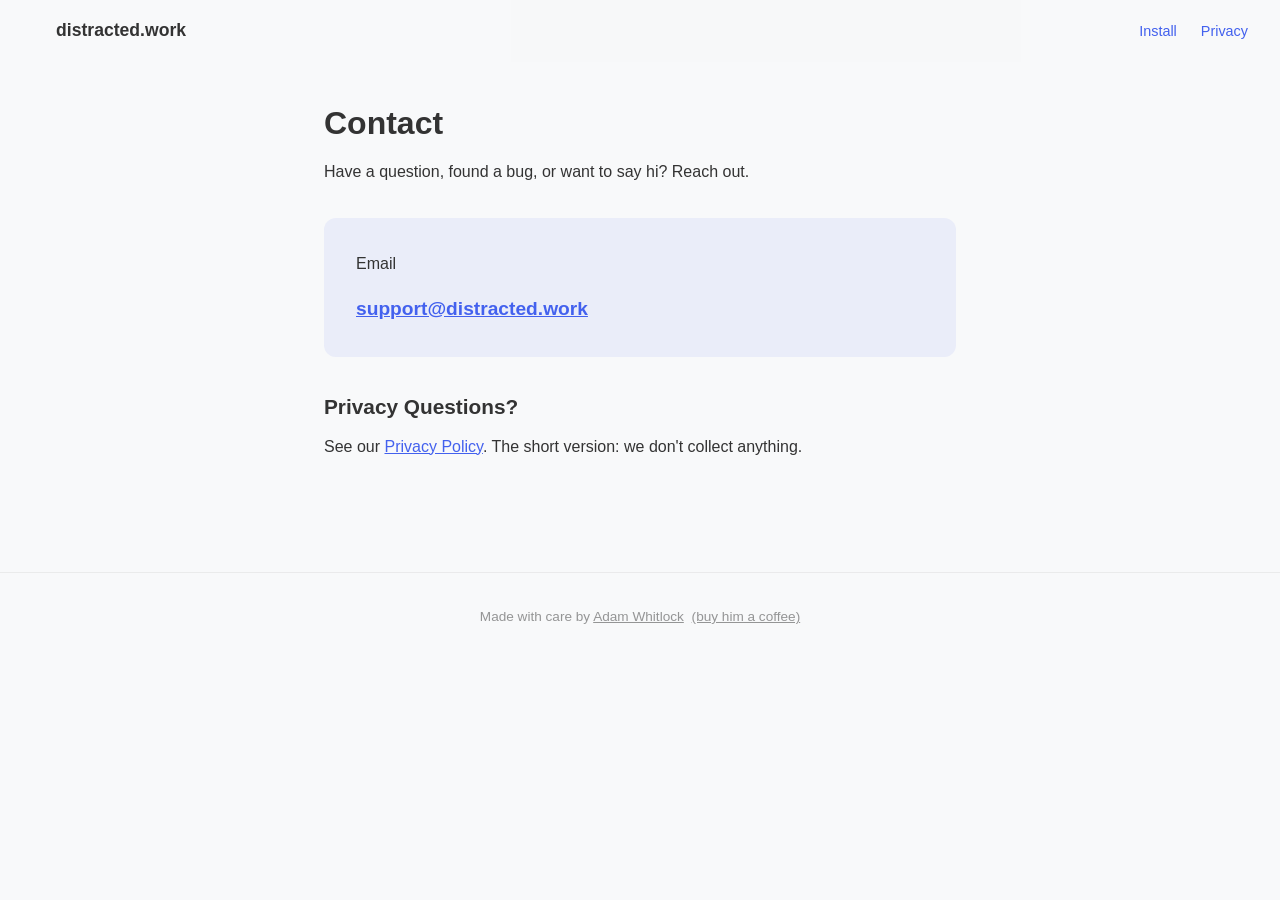
==== contact.html @ 694db43b "fix: remove dark theme, fix footer consistency, and clean up site UX   - Remove "Close This Tab" but" ====
<!DOCTYPE html>
<html lang="en">
<head>
  <meta charset="UTF-8">
  <meta name="viewport" content="width=device-width, initial-scale=1.0">
  <title>Contact | distracted.work</title>
  <meta name="description" content="Get in touch with the distracted.work team.">
  <link rel="stylesheet" href="style.css">
  <style>
    .contact-box {
      background: rgba(67, 97, 238, 0.08); border-radius: 12px;
      padding: 2rem; margin: 2rem 0;
    }
    .contact-box p { margin-bottom: 0.5rem; }
    .contact-box .email-link {
      font-size: 1.2rem; font-weight: 600; display: inline-block; margin-top: 0.5rem;
    }
  </style>
</head>
<body>
  <nav>
    <a class="nav-brand" href="/">distracted.work</a>
    <div class="nav-links">
      <a href="install.html">Install</a>
      <a href="privacy.html">Privacy</a>
    </div>
  </nav>

  <main class="page">
    <h1>Contact</h1>
    <p>Have a question, found a bug, or want to say hi? Reach out.</p>

    <div class="contact-box">
      <p>Email</p>
      <a class="email-link" id="emailLink" href="#">Loading...</a>
    </div>

    <h2>Privacy Questions?</h2>
    <p>See our <a href="privacy.html">Privacy Policy</a>. The short version: we don't collect anything.</p>
  </main>

  <footer class="site-footer">
    Made with care by <a href="https://adamwhitlock.com" target="_blank">Adam Whitlock</a>
    <a class="coffee-link" href="https://ko-fi.com/adamwhitlock" target="_blank" rel="noopener">(buy him a coffee)</a>
  </footer>

  <script>
    (function () {
      var u = 'support';
      var d = 'distracted.work';
      var link = document.getElementById('emailLink');
      var addr = u + '@' + d;
      link.href = 'mailto:' + addr;
      link.textContent = addr;
    })();
  </script>
</body>
</html>
---- style.css ----
* { margin: 0; padding: 0; box-sizing: border-box; }

body {
  font-family: -apple-system, BlinkMacSystemFont, 'Segoe UI', Roboto, Helvetica, Arial, sans-serif;
  line-height: 1.7;
  background-color: #f8f9fa; color: #333;
}

a { color: #4361ee; }

/* Navigation */
nav {
  position: fixed; top: 0; left: 0; right: 0; z-index: 100;
  display: flex; align-items: center; justify-content: space-between;
  padding: 1rem 2rem;
  background: rgba(248, 249, 250, 0.9);
}
nav a { text-decoration: none; font-size: 0.9rem; font-weight: 500; margin-left: 1.5rem; }
nav a:hover { text-decoration: underline; }
.nav-brand { font-weight: 800; font-size: 1.1rem; text-decoration: none; color: inherit; }
.nav-links { display: flex; align-items: center; gap: 0; }

/* Buttons */
.btn {
  padding: 0.75rem 1.5rem; border: none; border-radius: 8px;
  font-size: 1rem; font-weight: 600; cursor: pointer;
  transition: transform 0.15s, box-shadow 0.15s; text-decoration: none;
  display: inline-block;
}
.btn:hover { transform: translateY(-2px); box-shadow: 0 4px 12px rgba(0,0,0,0.15); }
.btn:active { transform: translateY(0); }
.btn-primary { background-color: #4361ee; color: #fff; }
.btn-secondary { background-color: transparent; border: 2px solid currentColor; opacity: 0.7; }
.btn-extension { background-color: #ff6b35; color: #fff; }

/* Page content layout */
.page {
  max-width: 680px; margin: 0 auto;
  padding: 6rem 1.5rem 3rem;
}
.page h1 { font-size: 2rem; margin-bottom: 0.5rem; }
.page h2 { margin-top: 2rem; margin-bottom: 0.5rem; font-size: 1.3rem; }
.page p, .page ul, .page ol { margin-bottom: 1rem; }
.page ul, .page ol { padding-left: 1.5rem; }
.page .updated { opacity: 0.5; margin-bottom: 2rem; font-size: 0.9rem; }

/* Footer */
.site-footer {
  text-align: center; padding: 2rem 1.5rem; margin-top: 3rem;
  font-size: 0.85rem; opacity: 0.5;
  border-top: 1px solid #ddd;
}
.site-footer a { color: inherit; }
.site-footer .coffee-link { margin-left: 0.25rem; }

/* Fade-in animation */
@keyframes fadeIn {
  from { opacity: 0; transform: translateY(20px); }
  to { opacity: 1; transform: translateY(0); }
}
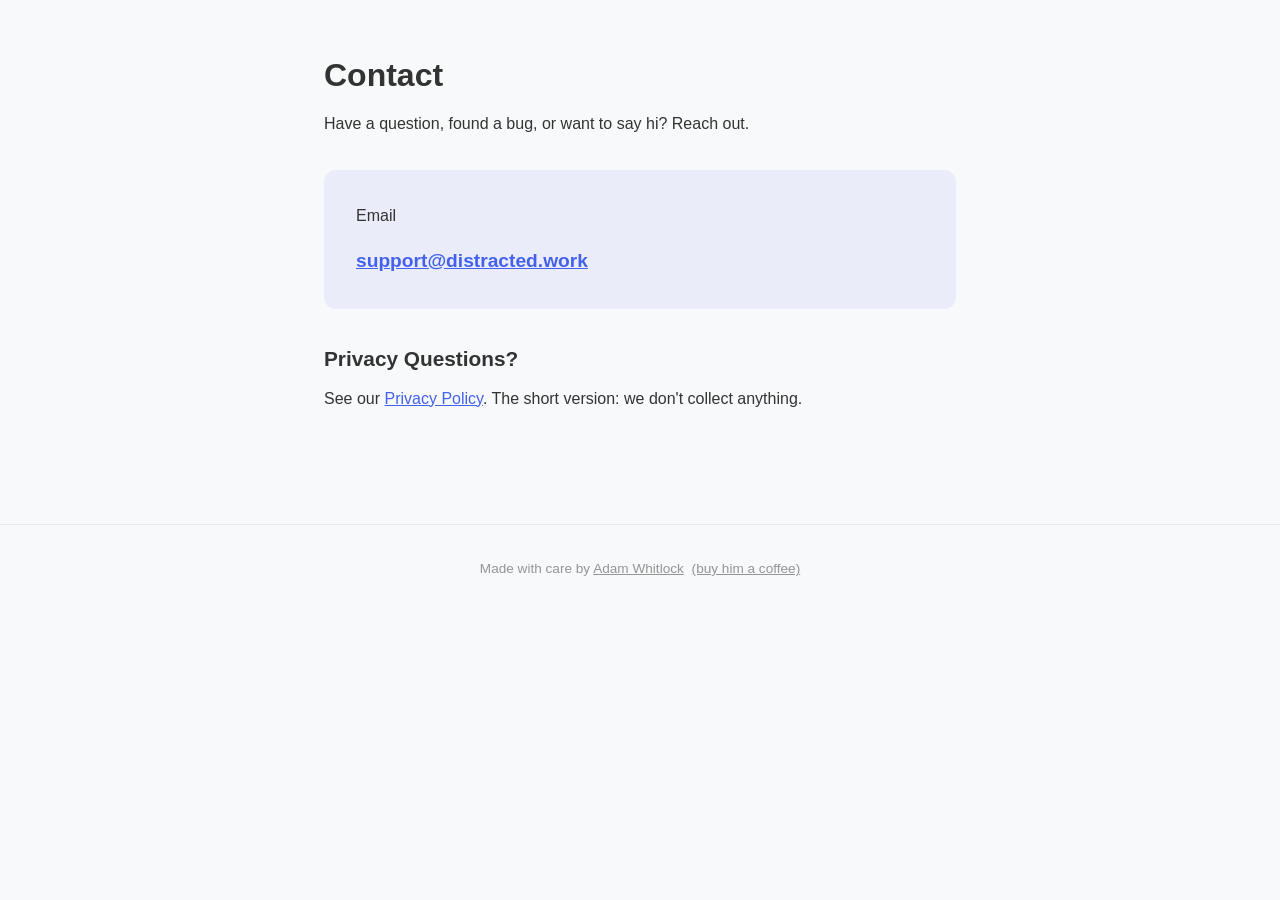
==== commit 76a9b68a: "fix: remove top nav from inner pages, use footer for all navigation" ====
--- a/contact.html
+++ b/contact.html
@@ -18,15 +18,7 @@
   </style>
 </head>
 <body>
-  <nav>
-    <a class="nav-brand" href="/">distracted.work</a>
-    <div class="nav-links">
-      <a href="install.html">Install</a>
-      <a href="privacy.html">Privacy</a>
-    </div>
-  </nav>
-
-  <main class="page">
+  <main class="page" style="padding-top: 3rem;">
     <h1>Contact</h1>
     <p>Have a question, found a bug, or want to say hi? Reach out.</p>
 
--- a/style.css
+++ b/style.css
@@ -7,18 +7,6 @@
 }
 
 a { color: #4361ee; }
-
-/* Navigation */
-nav {
-  position: fixed; top: 0; left: 0; right: 0; z-index: 100;
-  display: flex; align-items: center; justify-content: space-between;
-  padding: 1rem 2rem;
-  background: rgba(248, 249, 250, 0.9);
-}
-nav a { text-decoration: none; font-size: 0.9rem; font-weight: 500; margin-left: 1.5rem; }
-nav a:hover { text-decoration: underline; }
-.nav-brand { font-weight: 800; font-size: 1.1rem; text-decoration: none; color: inherit; }
-.nav-links { display: flex; align-items: center; gap: 0; }
 
 /* Buttons */
 .btn {
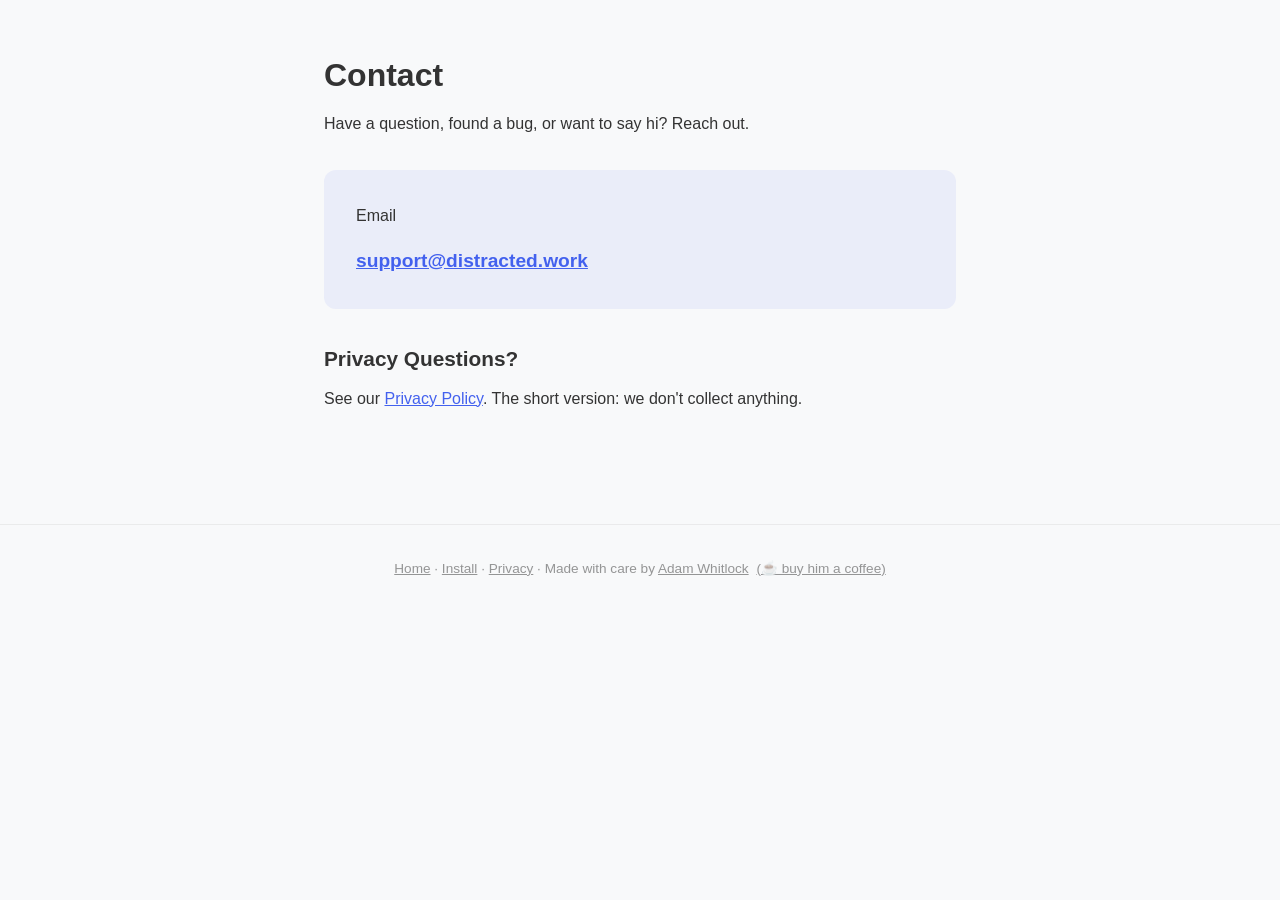
==== commit a390c12a: "fix: add nav links to inner page footers" ====
--- a/contact.html
+++ b/contact.html
@@ -32,8 +32,11 @@
   </main>
 
   <footer class="site-footer">
+    <a href="/">Home</a> &middot;
+    <a href="install.html">Install</a> &middot;
+    <a href="privacy.html">Privacy</a> &middot;
     Made with care by <a href="https://adamwhitlock.com" target="_blank">Adam Whitlock</a>
-    <a class="coffee-link" href="https://ko-fi.com/adamwhitlock" target="_blank" rel="noopener">(buy him a coffee)</a>
+    <a class="coffee-link" href="https://ko-fi.com/adamwhitlock" target="_blank" rel="noopener">(☕ buy him a coffee)</a>
   </footer>
 
   <script>
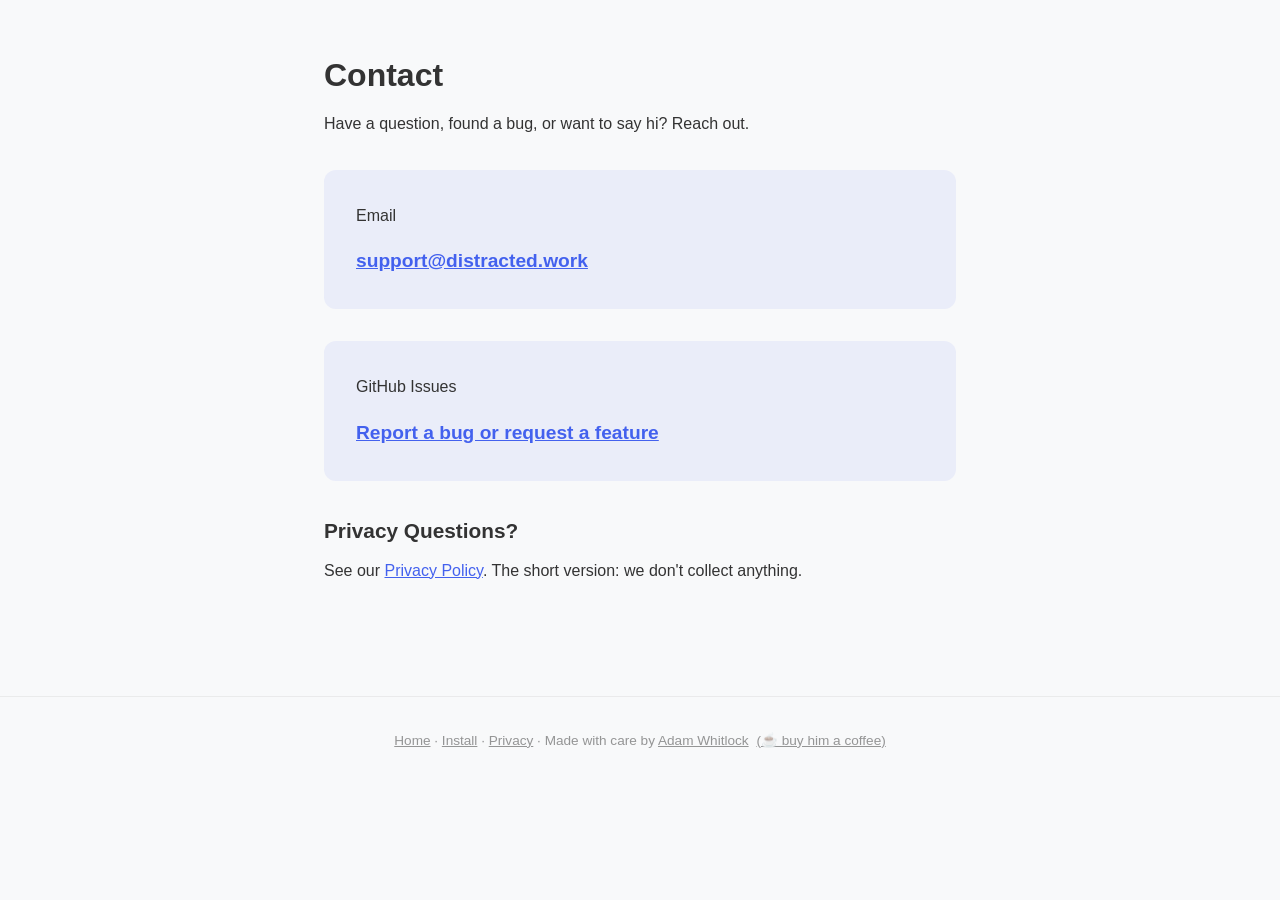
==== commit 71a547ed: "feat: add GitHub repo and issue links to install and contact pages" ====
--- a/contact.html
+++ b/contact.html
@@ -27,6 +27,11 @@
       <a class="email-link" id="emailLink" href="#">Loading...</a>
     </div>
 
+    <div class="contact-box">
+      <p>GitHub Issues</p>
+      <a class="email-link" href="https://github.com/alloydwhitlock/distracted-work-mozilla-extension/issues" target="_blank">Report a bug or request a feature</a>
+    </div>
+
     <h2>Privacy Questions?</h2>
     <p>See our <a href="privacy.html">Privacy Policy</a>. The short version: we don't collect anything.</p>
   </main>
--- a/style.css
+++ b/style.css
@@ -32,6 +32,16 @@
 .page ul, .page ol { padding-left: 1.5rem; }
 .page .updated { opacity: 0.5; margin-bottom: 2rem; font-size: 0.9rem; }
 
+/* Code blocks */
+.page pre {
+  background: rgba(67, 97, 238, 0.08); border-radius: 8px;
+  padding: 1rem 1.25rem; overflow-x: auto; margin-bottom: 1rem;
+}
+.page pre code {
+  font-family: 'SF Mono', SFMono-Regular, Consolas, 'Liberation Mono', Menlo, monospace;
+  font-size: 0.85rem;
+}
+
 /* Footer */
 .site-footer {
   text-align: center; padding: 2rem 1.5rem; margin-top: 3rem;
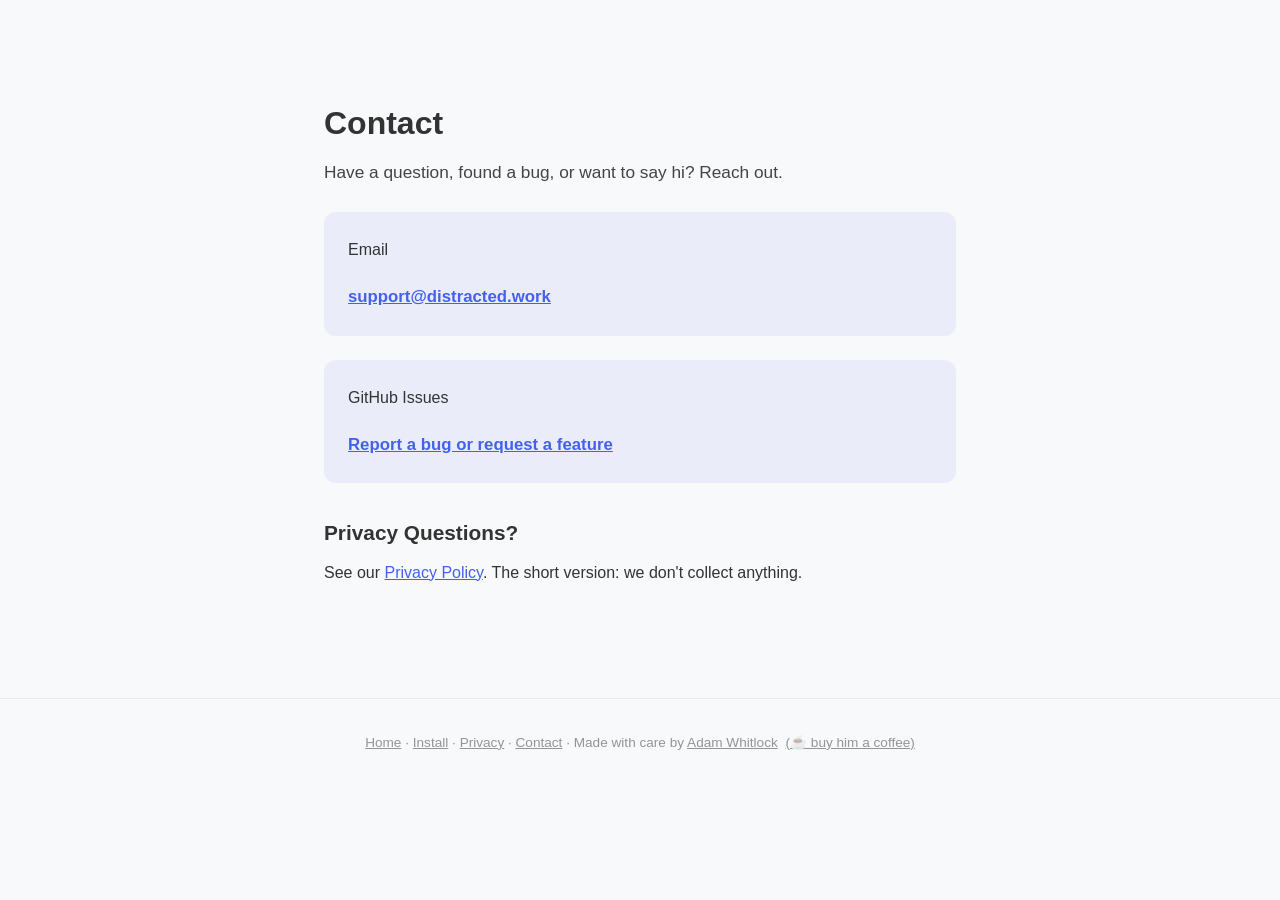
==== commit 38c88bda: "chore: unify install/privacy/contact layout and ignore local tooling artifacts" ====
--- a/contact.html
+++ b/contact.html
@@ -6,30 +6,20 @@
   <title>Contact | distracted.work</title>
   <meta name="description" content="Get in touch with the distracted.work team.">
   <link rel="stylesheet" href="style.css">
-  <style>
-    .contact-box {
-      background: rgba(67, 97, 238, 0.08); border-radius: 12px;
-      padding: 2rem; margin: 2rem 0;
-    }
-    .contact-box p { margin-bottom: 0.5rem; }
-    .contact-box .email-link {
-      font-size: 1.2rem; font-weight: 600; display: inline-block; margin-top: 0.5rem;
-    }
-  </style>
 </head>
 <body>
-  <main class="page" style="padding-top: 3rem;">
+  <main class="page">
     <h1>Contact</h1>
-    <p>Have a question, found a bug, or want to say hi? Reach out.</p>
+    <p class="lead">Have a question, found a bug, or want to say hi? Reach out.</p>
 
-    <div class="contact-box">
+    <div class="info-box">
       <p>Email</p>
-      <a class="email-link" id="emailLink" href="#">Loading...</a>
+      <a class="strong-link" id="emailLink" href="#">Loading...</a>
     </div>
 
-    <div class="contact-box">
+    <div class="info-box">
       <p>GitHub Issues</p>
-      <a class="email-link" href="https://github.com/alloydwhitlock/distracted-work-mozilla-extension/issues" target="_blank">Report a bug or request a feature</a>
+      <a class="strong-link" href="https://github.com/alloydwhitlock/distracted-work-mozilla-extension/issues" target="_blank">Report a bug or request a feature</a>
     </div>
 
     <h2>Privacy Questions?</h2>
@@ -40,6 +30,7 @@
     <a href="/">Home</a> &middot;
     <a href="install.html">Install</a> &middot;
     <a href="privacy.html">Privacy</a> &middot;
+    <a href="contact.html">Contact</a> &middot;
     Made with care by <a href="https://adamwhitlock.com" target="_blank">Adam Whitlock</a>
     <a class="coffee-link" href="https://ko-fi.com/adamwhitlock" target="_blank" rel="noopener">(☕ buy him a coffee)</a>
   </footer>
--- a/style.css
+++ b/style.css
@@ -31,6 +31,71 @@
 .page p, .page ul, .page ol { margin-bottom: 1rem; }
 .page ul, .page ol { padding-left: 1.5rem; }
 .page .updated { opacity: 0.5; margin-bottom: 2rem; font-size: 0.9rem; }
+.page .lead { font-size: 1.08rem; color: #444; }
+
+.info-box {
+  background: rgba(67, 97, 238, 0.08);
+  border-radius: 12px;
+  padding: 1.5rem;
+  margin: 1.5rem 0;
+}
+.info-box p:last-child { margin-bottom: 0; }
+
+.download-box { text-align: center; }
+.coming-soon {
+  display: inline-block; padding: 0.75rem 1.5rem; border-radius: 8px;
+  font-size: 1rem; font-weight: 600; opacity: 0.5;
+  border: 2px dashed currentColor;
+}
+
+.steps { counter-reset: step; list-style: none; padding-left: 0; }
+.steps li {
+  counter-increment: step;
+  margin-bottom: 1.5rem;
+  padding-left: 2.5rem;
+  position: relative;
+}
+.steps li::before {
+  content: counter(step);
+  position: absolute; left: 0; top: 0.1rem;
+  width: 1.8rem; height: 1.8rem; border-radius: 50%;
+  background: #4361ee; color: #fff; font-weight: 700; font-size: 0.85rem;
+  display: flex; align-items: center; justify-content: center;
+}
+
+.media-frame {
+  border-radius: 10px;
+  overflow: hidden;
+  margin: 0.75rem 0 0.5rem;
+  box-shadow: 0 2px 16px rgba(0,0,0,0.10);
+  background: #e9ecef;
+}
+.media-frame.ratio-wide { aspect-ratio: 16 / 9; }
+.media-frame img {
+  width: 100%;
+  height: 100%;
+  display: block;
+  object-fit: cover;
+  object-position: top center;
+}
+.media-caption {
+  font-size: 0.85rem;
+  opacity: 0.6;
+  text-align: center;
+  margin-bottom: 1.5rem;
+}
+
+.changelog-entry { margin-bottom: 2rem; }
+.changelog-entry h3 { font-size: 1.1rem; margin-bottom: 0.3rem; }
+.changelog-entry .date { opacity: 0.5; font-size: 0.85rem; margin-bottom: 0.5rem; }
+.changelog-entry ul { margin-bottom: 0; }
+
+.strong-link {
+  font-size: 1.05rem;
+  font-weight: 600;
+  display: inline-block;
+  margin-top: 0.25rem;
+}
 
 /* Code blocks */
 .page pre {
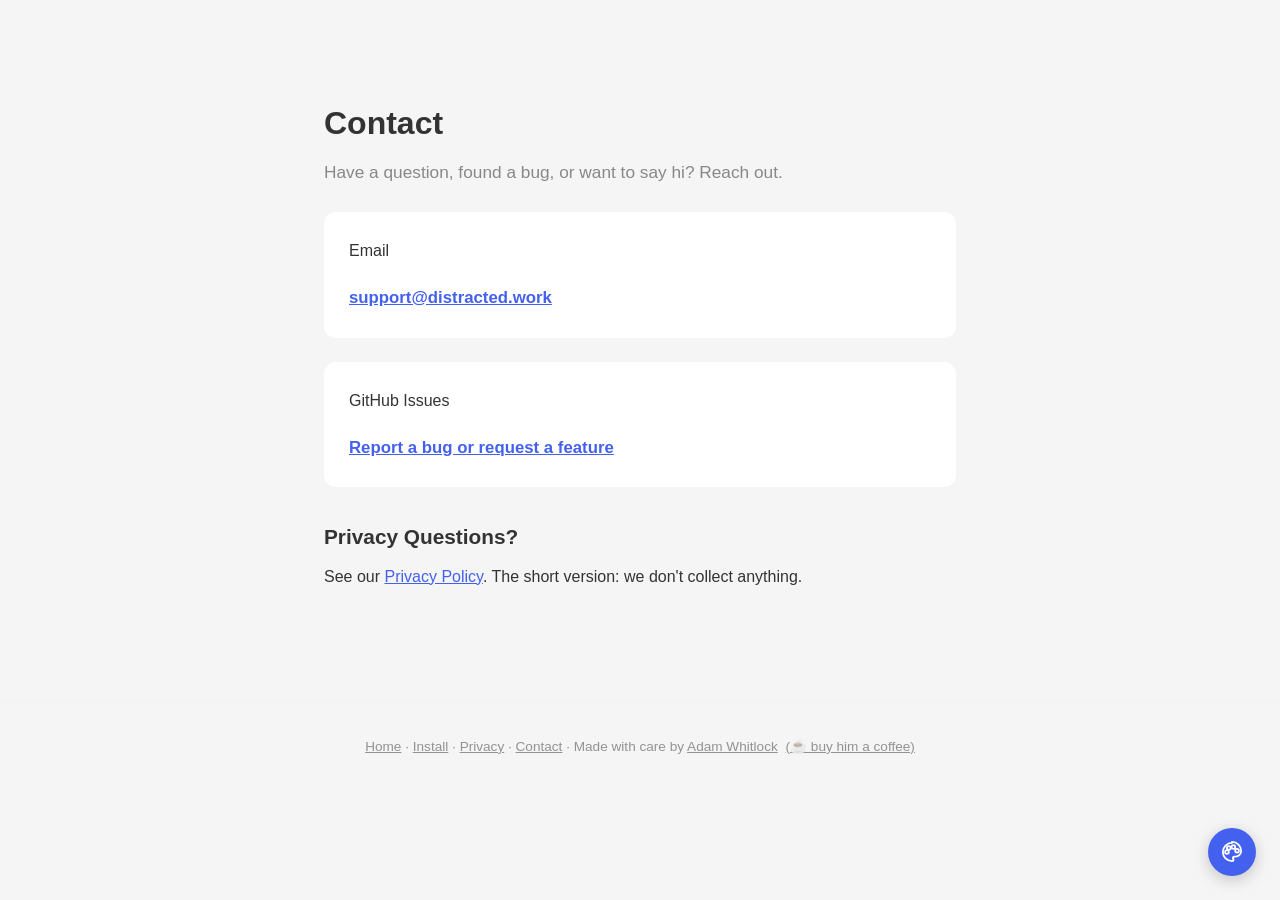
==== commit c4ce6ab6: "feat: wire up theme system and switcher across all pages" ====
--- a/contact.html
+++ b/contact.html
@@ -6,6 +6,7 @@
   <title>Contact | distracted.work</title>
   <meta name="description" content="Get in touch with the distracted.work team.">
   <link rel="stylesheet" href="style.css">
+  <link rel="stylesheet" href="themes.css">
 </head>
 <body>
   <main class="page">
@@ -35,6 +36,7 @@
     <a class="coffee-link" href="https://ko-fi.com/adamwhitlock" target="_blank" rel="noopener">(☕ buy him a coffee)</a>
   </footer>
 
+  <script src="theme-switcher.js"></script>
   <script>
     (function () {
       var u = 'support';
--- a/style.css
+++ b/style.css
@@ -3,10 +3,10 @@
 body {
   font-family: -apple-system, BlinkMacSystemFont, 'Segoe UI', Roboto, Helvetica, Arial, sans-serif;
   line-height: 1.7;
-  background-color: #f8f9fa; color: #333;
-}
-
-a { color: #4361ee; }
+  background-color: var(--bg); color: var(--text);
+}
+
+a { color: var(--accent); }
 
 /* Buttons */
 .btn {
@@ -17,9 +17,9 @@
 }
 .btn:hover { transform: translateY(-2px); box-shadow: 0 4px 12px rgba(0,0,0,0.15); }
 .btn:active { transform: translateY(0); }
-.btn-primary { background-color: #4361ee; color: #fff; }
+.btn-primary { background-color: var(--accent); color: #fff; }
 .btn-secondary { background-color: transparent; border: 2px solid currentColor; opacity: 0.7; }
-.btn-extension { background-color: #ff6b35; color: #fff; }
+.btn-extension { background-color: var(--cta); color: #fff; }
 
 /* Page content layout */
 .page {
@@ -31,21 +31,61 @@
 .page p, .page ul, .page ol { margin-bottom: 1rem; }
 .page ul, .page ol { padding-left: 1.5rem; }
 .page .updated { opacity: 0.5; margin-bottom: 2rem; font-size: 0.9rem; }
-.page .lead { font-size: 1.08rem; color: #444; }
+.page .lead { font-size: 1.08rem; color: var(--text-muted); }
 
 .info-box {
-  background: rgba(67, 97, 238, 0.08);
+  background: var(--card-bg);
+  border: 1px solid var(--card-border);
   border-radius: 12px;
   padding: 1.5rem;
   margin: 1.5rem 0;
 }
 .info-box p:last-child { margin-bottom: 0; }
 
-.download-box { text-align: center; }
-.coming-soon {
-  display: inline-block; padding: 0.75rem 1.5rem; border-radius: 8px;
-  font-size: 1rem; font-weight: 600; opacity: 0.5;
-  border: 2px dashed currentColor;
+/* Download hero CTA */
+.download-hero {
+  text-align: center;
+  background: linear-gradient(145deg, var(--cta), color-mix(in srgb, var(--cta) 85%, black));
+  border-radius: 16px;
+  padding: 2.5rem 2rem;
+  margin: 2rem 0;
+  box-shadow: 0 8px 32px rgba(255, 107, 53, 0.25);
+  color: #fff;
+}
+.download-label {
+  font-size: 0.85rem;
+  font-weight: 600;
+  text-transform: uppercase;
+  letter-spacing: 0.08em;
+  opacity: 0.85;
+  margin-bottom: 1.25rem;
+}
+.btn-lg {
+  padding: 1.1rem 2.5rem;
+  font-size: 1.2rem;
+  border-radius: 12px;
+}
+.download-hero .btn-extension {
+  background: #fff;
+  color: #e85d26;
+  box-shadow: 0 4px 16px rgba(0, 0, 0, 0.15);
+}
+.download-hero .btn-extension:hover {
+  box-shadow: 0 8px 28px rgba(0, 0, 0, 0.2);
+}
+.btn-arrow {
+  display: inline-block;
+  margin-left: 0.4rem;
+  transition: transform 0.15s;
+}
+.download-hero .btn-extension:hover .btn-arrow {
+  transform: translateX(4px);
+}
+.download-meta {
+  font-size: 0.82rem;
+  opacity: 0.7;
+  margin-top: 1rem;
+  margin-bottom: 0;
 }
 
 .steps { counter-reset: step; list-style: none; padding-left: 0; }
@@ -59,7 +99,7 @@
   content: counter(step);
   position: absolute; left: 0; top: 0.1rem;
   width: 1.8rem; height: 1.8rem; border-radius: 50%;
-  background: #4361ee; color: #fff; font-weight: 700; font-size: 0.85rem;
+  background: var(--accent); color: #fff; font-weight: 700; font-size: 0.85rem;
   display: flex; align-items: center; justify-content: center;
 }
 
@@ -68,15 +108,12 @@
   overflow: hidden;
   margin: 0.75rem 0 0.5rem;
   box-shadow: 0 2px 16px rgba(0,0,0,0.10);
-  background: #e9ecef;
-}
-.media-frame.ratio-wide { aspect-ratio: 16 / 9; }
+  background: var(--card-bg);
+}
 .media-frame img {
   width: 100%;
-  height: 100%;
+  height: auto;
   display: block;
-  object-fit: cover;
-  object-position: top center;
 }
 .media-caption {
   font-size: 0.85rem;
@@ -99,7 +136,7 @@
 
 /* Code blocks */
 .page pre {
-  background: rgba(67, 97, 238, 0.08); border-radius: 8px;
+  background: var(--card-bg); border-radius: 8px;
   padding: 1rem 1.25rem; overflow-x: auto; margin-bottom: 1rem;
 }
 .page pre code {
@@ -111,10 +148,66 @@
 .site-footer {
   text-align: center; padding: 2rem 1.5rem; margin-top: 3rem;
   font-size: 0.85rem; opacity: 0.5;
-  border-top: 1px solid #ddd;
+  border-top: 1px solid var(--divider);
 }
 .site-footer a { color: inherit; }
 .site-footer .coffee-link { margin-left: 0.25rem; }
+
+/* Theme FAB */
+.theme-fab-container {
+  position: fixed; bottom: 1.5rem; right: 1.5rem; z-index: 1000;
+}
+.theme-fab-btn {
+  width: 48px; height: 48px; border-radius: 50%; border: none;
+  color: #fff; cursor: pointer;
+  box-shadow: 0 4px 16px rgba(0,0,0,0.2);
+  display: flex; align-items: center; justify-content: center;
+  transition: transform 0.15s, box-shadow 0.15s, background-color 0.2s;
+}
+.theme-fab-btn:hover {
+  transform: scale(1.08);
+  box-shadow: 0 6px 20px rgba(0,0,0,0.25);
+}
+.theme-fab-panel {
+  position: absolute; bottom: 60px; right: 0;
+  background: var(--card-bg, #fff); border: 1px solid var(--card-border, #e0e0e0);
+  border-radius: 16px; padding: 1rem;
+  box-shadow: 0 8px 32px rgba(0,0,0,0.15);
+  opacity: 0; transform: translateY(8px) scale(0.95);
+  pointer-events: none;
+  transition: opacity 0.2s ease, transform 0.2s ease;
+  min-width: 220px;
+}
+.theme-fab-panel.open {
+  opacity: 1; transform: translateY(0) scale(1);
+  pointer-events: auto;
+}
+.theme-mode-row {
+  display: flex; gap: 0.25rem; margin-bottom: 0.75rem;
+}
+.theme-mode-btn {
+  flex: 1; padding: 0.4rem; border: 1px solid var(--divider, #e0e0e0);
+  border-radius: 8px; background: transparent; color: var(--text, #333);
+  font-size: 0.8rem; font-weight: 600; cursor: pointer;
+  transition: background-color 0.15s, border-color 0.15s;
+}
+.theme-mode-btn.active {
+  background: var(--accent, #4361ee); color: #fff;
+  border-color: var(--accent, #4361ee);
+}
+.theme-swatch-grid {
+  display: grid; grid-template-columns: repeat(6, 1fr); gap: 0.4rem;
+}
+.theme-swatch {
+  width: 28px; height: 28px; border-radius: 50%; border: 2px solid transparent;
+  cursor: pointer; transition: transform 0.15s, border-color 0.15s;
+  padding: 0;
+}
+.theme-swatch:hover { transform: scale(1.15); }
+.theme-swatch.active {
+  border-color: var(--text, #333);
+  box-shadow: 0 0 0 2px var(--bg, #fff);
+}
 
 /* Fade-in animation */
 @keyframes fadeIn {
--- a/themes.css
+++ b/themes.css
@@ -0,0 +1,282 @@
+/**
+ * Distracted Work Site - Theme Definitions
+ * CSS custom properties per theme, applied via data-style attribute on <body>.
+ * Sourced from the distracted.work extension's shared/themes.css.
+ */
+
+/* === Classic (default) === */
+body.light {
+  --bg: #f5f5f5; --text: #333; --text-muted: #888;
+  --card-bg: #fff; --card-border: transparent;
+  --accent: #4361ee; --accent-hover: #3651d4;
+  --input-bg: #fff; --input-border: #ddd; --divider: #f0f0f0;
+  --cta: #ff6b35;
+}
+body.dark {
+  --bg: #1a1a2e; --text: #e0e0e0; --text-muted: #888;
+  --card-bg: #16213e; --card-border: #1a1a4e;
+  --accent: #4361ee; --accent-hover: #3651d4;
+  --input-bg: #0f3460; --input-border: #1a1a4e; --divider: #1a1a4e;
+  --cta: #ff6b35;
+}
+
+/* === New York === */
+body[data-style="new-york"].light {
+  --bg: #faf9f6; --text: #121212; --text-muted: #666;
+  --card-bg: #fff; --card-border: #e0ddd8;
+  --accent: #326891; --accent-hover: #2a5a7e;
+  --input-bg: #fff; --input-border: #e0ddd8; --divider: #e0ddd8;
+  --cta: #ff6b35;
+}
+body[data-style="new-york"].dark {
+  --bg: #121212; --text: #f0f0f0; --text-muted: #999;
+  --card-bg: #1a1a1a; --card-border: #333;
+  --accent: #326891; --accent-hover: #2a5a7e;
+  --input-bg: #1a1a1a; --input-border: #333; --divider: #333;
+  --cta: #ff6b35;
+}
+
+/* === Nord === */
+body[data-style="nord"].light {
+  --bg: #eceff4; --text: #2e3440; --text-muted: #4c566a;
+  --card-bg: #e5e9f0; --card-border: #d8dee9;
+  --accent: #5e81ac; --accent-hover: #4c6e96;
+  --input-bg: #e5e9f0; --input-border: #d8dee9; --divider: #d8dee9;
+  --cta: #ff6b35;
+}
+body[data-style="nord"].dark {
+  --bg: #2e3440; --text: #d8dee9; --text-muted: #81a1c1;
+  --card-bg: #3b4252; --card-border: #434c5e;
+  --accent: #88c0d0; --accent-hover: #5e81ac;
+  --input-bg: #3b4252; --input-border: #434c5e; --divider: #434c5e;
+  --cta: #ff6b35;
+}
+
+/* === Catppuccin === */
+body[data-style="catppuccin"].light {
+  --bg: #eff1f5; --text: #4c4f69; --text-muted: #6c6f85;
+  --card-bg: #e6e9ef; --card-border: #ccd0da;
+  --accent: #1e66f5; --accent-hover: #1a5adb;
+  --input-bg: #e6e9ef; --input-border: #ccd0da; --divider: #ccd0da;
+  --cta: #ff6b35;
+}
+body[data-style="catppuccin"].dark {
+  --bg: #1e1e2e; --text: #cdd6f4; --text-muted: #a6adc8;
+  --card-bg: #313244; --card-border: #45475a;
+  --accent: #89b4fa; --accent-hover: #74a8fc;
+  --input-bg: #313244; --input-border: #45475a; --divider: #45475a;
+  --cta: #ff6b35;
+}
+
+/* === Tokyo Night === */
+body[data-style="tokyo-night"].light {
+  --bg: #d5d6db; --text: #343b58; --text-muted: #565a6e;
+  --card-bg: #cbccd1; --card-border: #b4b5b9;
+  --accent: #34548a; --accent-hover: #2a4370;
+  --input-bg: #cbccd1; --input-border: #b4b5b9; --divider: #b4b5b9;
+  --cta: #ff6b35;
+}
+body[data-style="tokyo-night"].dark {
+  --bg: #1a1b26; --text: #a9b1d6; --text-muted: #565f89;
+  --card-bg: #24283b; --card-border: #414868;
+  --accent: #7aa2f7; --accent-hover: #89b4fa;
+  --input-bg: #24283b; --input-border: #414868; --divider: #414868;
+  --cta: #ff6b35;
+}
+
+/* === Molokai === */
+body[data-style="molokai"].light {
+  --bg: #fafaf5; --text: #272822; --text-muted: #75715e;
+  --card-bg: #f8f8f2; --card-border: #e0e0d0;
+  --accent: #f92672; --accent-hover: #d11a60;
+  --input-bg: #f8f8f2; --input-border: #e0e0d0; --divider: #e0e0d0;
+  --cta: #ff6b35;
+}
+body[data-style="molokai"].dark {
+  --bg: #1b1d1e; --text: #f8f8f2; --text-muted: #75715e;
+  --card-bg: #272822; --card-border: #3e3d32;
+  --accent: #a6e22e; --accent-hover: #8cc417;
+  --input-bg: #272822; --input-border: #3e3d32; --divider: #3e3d32;
+  --cta: #ff6b35;
+}
+
+/* === Dracula === */
+body[data-style="dracula"].light {
+  --bg: #f8f8f2; --text: #282a36; --text-muted: #6272a4;
+  --card-bg: #fff; --card-border: #e0e0e0;
+  --accent: #bd93f9; --accent-hover: #a87af5;
+  --input-bg: #fff; --input-border: #e0e0e0; --divider: #e0e0e0;
+  --cta: #ff6b35;
+}
+body[data-style="dracula"].dark {
+  --bg: #282a36; --text: #f8f8f2; --text-muted: #6272a4;
+  --card-bg: #44475a; --card-border: #6272a4;
+  --accent: #bd93f9; --accent-hover: #a87af5;
+  --input-bg: #44475a; --input-border: #6272a4; --divider: #6272a4;
+  --cta: #ff6b35;
+}
+
+/* === Solarized === */
+body[data-style="solarized"].light {
+  --bg: #fdf6e3; --text: #657b83; --text-muted: #93a1a1;
+  --card-bg: #eee8d5; --card-border: #d3cbae;
+  --accent: #268bd2; --accent-hover: #1a6da8;
+  --input-bg: #eee8d5; --input-border: #d3cbae; --divider: #d3cbae;
+  --cta: #ff6b35;
+}
+body[data-style="solarized"].dark {
+  --bg: #002b36; --text: #839496; --text-muted: #586e75;
+  --card-bg: #073642; --card-border: #004052;
+  --accent: #268bd2; --accent-hover: #1a6da8;
+  --input-bg: #073642; --input-border: #004052; --divider: #004052;
+  --cta: #ff6b35;
+}
+
+/* === Gruvbox === */
+body[data-style="gruvbox"].light {
+  --bg: #fbf1c7; --text: #3c3836; --text-muted: #7c6f64;
+  --card-bg: #ebdbb2; --card-border: #d5c4a1;
+  --accent: #d65d0e; --accent-hover: #af3a03;
+  --input-bg: #ebdbb2; --input-border: #d5c4a1; --divider: #d5c4a1;
+  --cta: #ff6b35;
+}
+body[data-style="gruvbox"].dark {
+  --bg: #282828; --text: #ebdbb2; --text-muted: #a89984;
+  --card-bg: #3c3836; --card-border: #504945;
+  --accent: #fe8019; --accent-hover: #d65d0e;
+  --input-bg: #3c3836; --input-border: #504945; --divider: #504945;
+  --cta: #ff6b35;
+}
+
+/* === One Dark === */
+body[data-style="one-dark"].light {
+  --bg: #fafafa; --text: #383a42; --text-muted: #a0a1a7;
+  --card-bg: #fff; --card-border: #e0e0e0;
+  --accent: #4078f2; --accent-hover: #3268d8;
+  --input-bg: #fff; --input-border: #e0e0e0; --divider: #e0e0e0;
+  --cta: #ff6b35;
+}
+body[data-style="one-dark"].dark {
+  --bg: #282c34; --text: #abb2bf; --text-muted: #5c6370;
+  --card-bg: #21252b; --card-border: #3e4452;
+  --accent: #61afef; --accent-hover: #4d9de5;
+  --input-bg: #21252b; --input-border: #3e4452; --divider: #3e4452;
+  --cta: #ff6b35;
+}
+
+/* === Rosé Pine === */
+body[data-style="rose-pine"].light {
+  --bg: #faf4ed; --text: #575279; --text-muted: #9893a5;
+  --card-bg: #fffaf3; --card-border: #dfdad9;
+  --accent: #907aa9; --accent-hover: #7a6494;
+  --input-bg: #fffaf3; --input-border: #dfdad9; --divider: #dfdad9;
+  --cta: #ff6b35;
+}
+body[data-style="rose-pine"].dark {
+  --bg: #191724; --text: #e0def4; --text-muted: #6e6a86;
+  --card-bg: #1f1d2e; --card-border: #26233a;
+  --accent: #c4a7e7; --accent-hover: #b08fdb;
+  --input-bg: #1f1d2e; --input-border: #26233a; --divider: #26233a;
+  --cta: #ff6b35;
+}
+
+/* === Synthwave '84 === */
+body[data-style="synthwave-84"].light {
+  --bg: #f5e6ff; --text: #2a1a3e; --text-muted: #7a5a9e;
+  --card-bg: #efe0fb; --card-border: #d8c5ee;
+  --accent: #ff7edb; --accent-hover: #e060c0;
+  --input-bg: #efe0fb; --input-border: #d8c5ee; --divider: #d8c5ee;
+  --cta: #ff6b35;
+}
+body[data-style="synthwave-84"].dark {
+  --bg: #262335; --text: #f0e6ff; --text-muted: #9d8bba;
+  --card-bg: #34294f; --card-border: #495495;
+  --accent: #ff7edb; --accent-hover: #e060c0;
+  --input-bg: #34294f; --input-border: #495495; --divider: #495495;
+  --cta: #ff6b35;
+}
+
+/* === Everforest === */
+body[data-style="everforest"].light {
+  --bg: #fdf6e3; --text: #5c6a72; --text-muted: #829181;
+  --card-bg: #f3ead3; --card-border: #e0d5b7;
+  --accent: #8da101; --accent-hover: #7a8c00;
+  --input-bg: #f3ead3; --input-border: #e0d5b7; --divider: #e0d5b7;
+  --cta: #ff6b35;
+}
+body[data-style="everforest"].dark {
+  --bg: #2d353b; --text: #d3c6aa; --text-muted: #859289;
+  --card-bg: #343f44; --card-border: #475258;
+  --accent: #a7c080; --accent-hover: #93b06e;
+  --input-bg: #343f44; --input-border: #475258; --divider: #475258;
+  --cta: #ff6b35;
+}
+
+/* === Kanagawa === */
+body[data-style="kanagawa"].light {
+  --bg: #f2ecbc; --text: #43436c; --text-muted: #8a8980;
+  --card-bg: #e7dba0; --card-border: #d5c888;
+  --accent: #957fb8; --accent-hover: #8068a3;
+  --input-bg: #e7dba0; --input-border: #d5c888; --divider: #d5c888;
+  --cta: #ff6b35;
+}
+body[data-style="kanagawa"].dark {
+  --bg: #1f1f28; --text: #dcd7ba; --text-muted: #727169;
+  --card-bg: #2a2a37; --card-border: #363646;
+  --accent: #957fb8; --accent-hover: #8068a3;
+  --input-bg: #2a2a37; --input-border: #363646; --divider: #363646;
+  --cta: #ff6b35;
+}
+
+/* === Ayu === */
+body[data-style="ayu"].light {
+  --bg: #fafafa; --text: #575f66; --text-muted: #828c99;
+  --card-bg: #fff; --card-border: #e7e8e9;
+  --accent: #ff9940; --accent-hover: #e68530;
+  --input-bg: #fff; --input-border: #e7e8e9; --divider: #e7e8e9;
+  --cta: #ff6b35;
+}
+body[data-style="ayu"].dark {
+  --bg: #0a0e14; --text: #b3b1ad; --text-muted: #626a73;
+  --card-bg: #0d1117; --card-border: #1d252c;
+  --accent: #ffb454; --accent-hover: #ff9940;
+  --input-bg: #0d1117; --input-border: #1d252c; --divider: #1d252c;
+  --cta: #ff6b35;
+}
+
+/* === Palenight === */
+body[data-style="palenight"].light {
+  --bg: #f5f0ff; --text: #4a4a6a; --text-muted: #8888a8;
+  --card-bg: #fff; --card-border: #e0daf0;
+  --accent: #82aaff; --accent-hover: #6d96ee;
+  --input-bg: #fff; --input-border: #e0daf0; --divider: #e0daf0;
+  --cta: #ff6b35;
+}
+body[data-style="palenight"].dark {
+  --bg: #292d3e; --text: #a6accd; --text-muted: #676e95;
+  --card-bg: #1f2233; --card-border: #3b3f5c;
+  --accent: #82aaff; --accent-hover: #6d96ee;
+  --input-bg: #1f2233; --input-border: #3b3f5c; --divider: #3b3f5c;
+  --cta: #ff6b35;
+}
+
+/* === Horizon === */
+body[data-style="horizon"].light {
+  --bg: #fdf0ed; --text: #403c3d; --text-muted: #948a8b;
+  --card-bg: #fff; --card-border: #e8d5cf;
+  --accent: #da103f; --accent-hover: #c00e37;
+  --input-bg: #fff; --input-border: #e8d5cf; --divider: #e8d5cf;
+  --cta: #ff6b35;
+}
+body[data-style="horizon"].dark {
+  --bg: #1c1e26; --text: #d5d0d0; --text-muted: #6c6f93;
+  --card-bg: #232530; --card-border: #2e303e;
+  --accent: #e95678; --accent-hover: #d43f62;
+  --input-bg: #232530; --input-border: #2e303e; --divider: #2e303e;
+  --cta: #ff6b35;
+}
+
+/* Smooth theme transitions */
+body, .info-box, .media-frame, .steps li::before, .btn-primary, .site-footer {
+  transition: background-color 0.2s ease, color 0.2s ease, border-color 0.2s ease;
+}
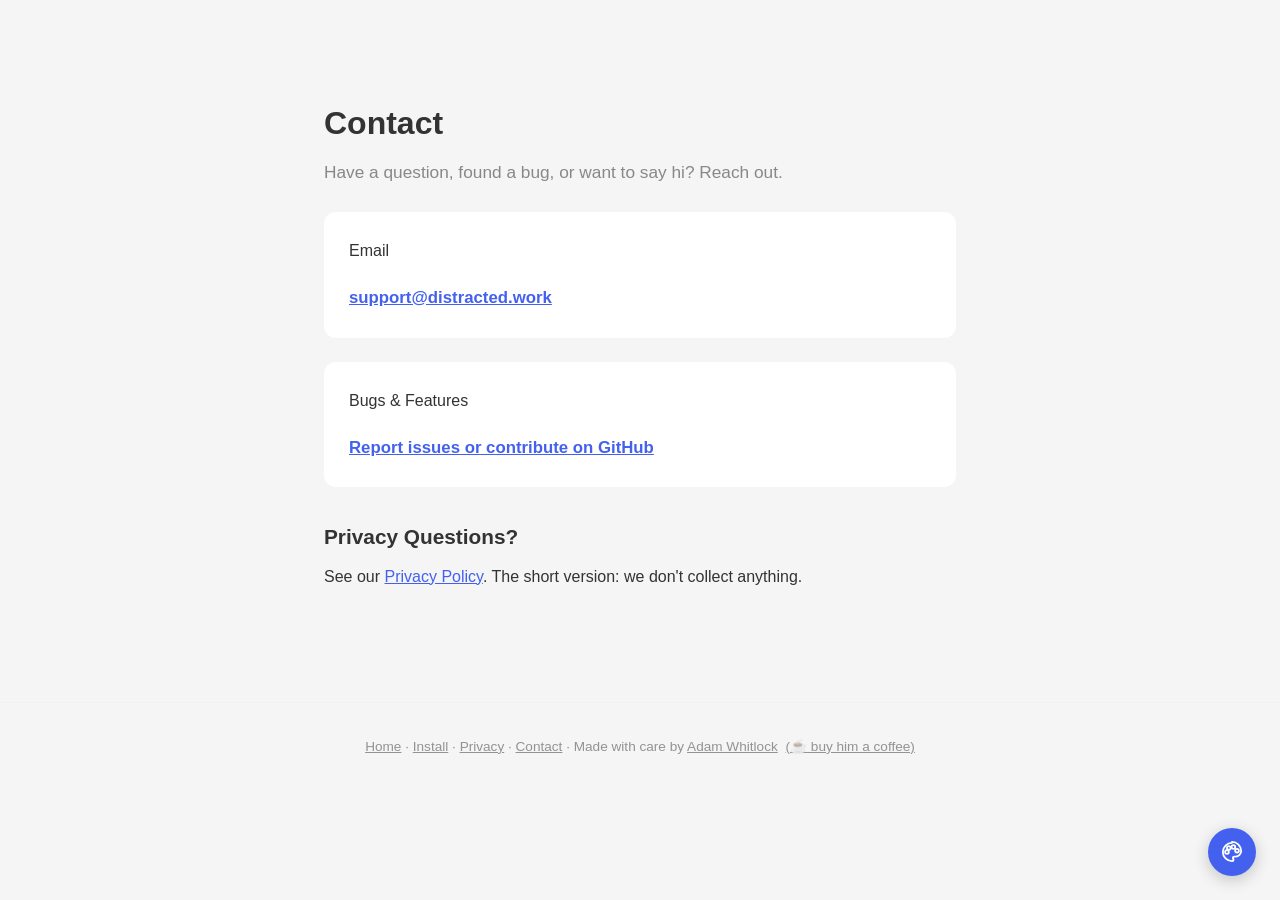
==== commit d7f388b6: "refactor: move dev/changelog content from install and contact to open source page" ====
--- a/contact.html
+++ b/contact.html
@@ -19,8 +19,8 @@
     </div>
 
     <div class="info-box">
-      <p>GitHub Issues</p>
-      <a class="strong-link" href="https://github.com/alloydwhitlock/distracted-work-mozilla-extension/issues" target="_blank">Report a bug or request a feature</a>
+      <p>Bugs &amp; Features</p>
+      <a class="strong-link" href="opensource.html">Report issues or contribute on GitHub</a>
     </div>
 
     <h2>Privacy Questions?</h2>
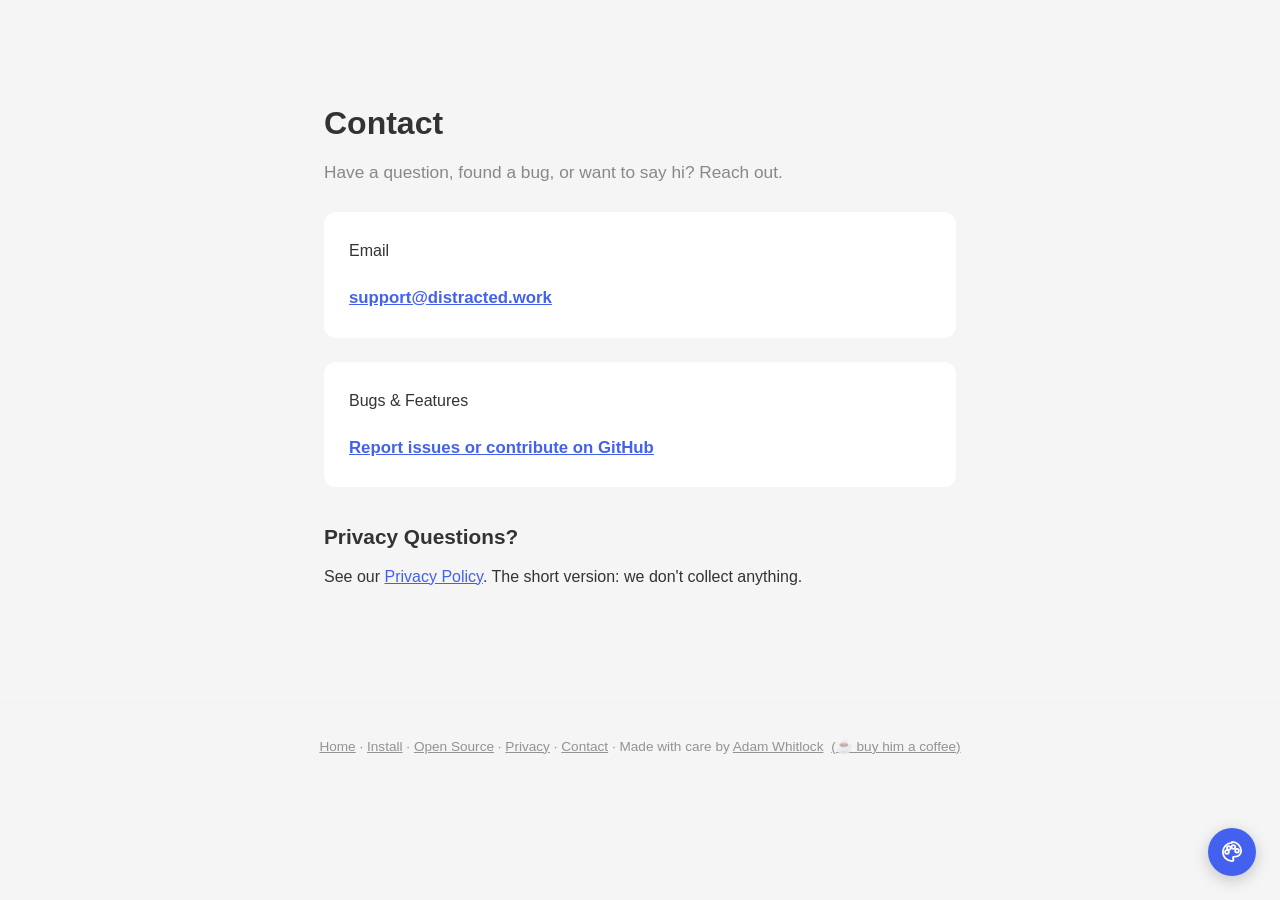
==== commit 20197c2d: "feat: add Open Source link to footer navigation on all pages" ====
--- a/contact.html
+++ b/contact.html
@@ -30,6 +30,7 @@
   <footer class="site-footer">
     <a href="/">Home</a> &middot;
     <a href="install.html">Install</a> &middot;
+    <a href="opensource.html">Open Source</a> &middot;
     <a href="privacy.html">Privacy</a> &middot;
     <a href="contact.html">Contact</a> &middot;
     Made with care by <a href="https://adamwhitlock.com" target="_blank">Adam Whitlock</a>
